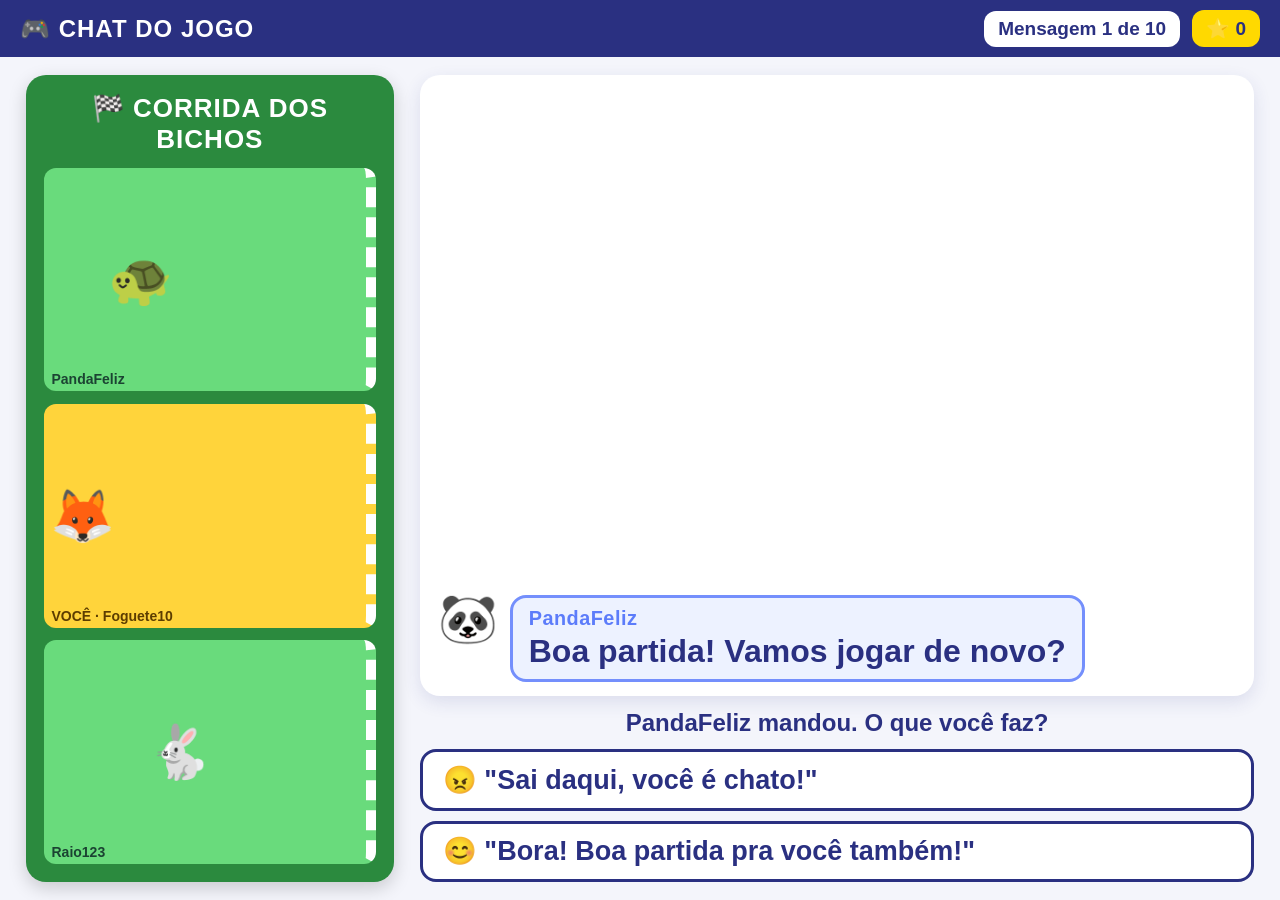
==== CHAT-DO-JOGO.html @ 9fa39a14 "Add files via upload" ====
<!DOCTYPE html><html lang="pt-BR"><head><meta charset="utf-8"><meta name="viewport" content="width=device-width, initial-scale=1">
<title>CHAT DO JOGO</title><style>
*{box-sizing:border-box;margin:0;padding:0}html,body{height:100%;overflow:hidden}
body{font-family:"Trebuchet MS",Verdana,sans-serif;color:#2A3081;background:#F4F5FB;display:flex;flex-direction:column;user-select:none}
header{background:#2A3081;color:#fff;padding:10px 20px;display:flex;align-items:center;gap:12px;flex-shrink:0}
header h1{font-size:24px;letter-spacing:1px}.chip{font-size:19px;font-weight:bold;border-radius:12px;padding:7px 14px;white-space:nowrap}
#cM{background:#fff;color:#2A3081;margin-left:auto}#cE{background:#FFD900;color:#2A3081}
#palco{flex:1;display:flex;gap:2vw;padding:2vh 2vw;min-height:0}
#pista{width:30%;background:#2B8A3E;border-radius:20px;padding:2vh 1.4vw;display:flex;flex-direction:column;gap:1.4vh;color:#fff;box-shadow:0 6px 18px rgba(0,0,0,.18)}
#pista h2{font-size:clamp(18px,3vh,26px);text-align:center;letter-spacing:1px}
.raia{flex:1;background:#69DB7C;border-radius:12px;position:relative;border-right:10px dashed #fff;min-height:0}
.raia .bicho{position:absolute;top:50%;transform:translate(-50%,-50%);font-size:clamp(28px,6vh,52px);transition:left 1s ease}
.raia .nome{position:absolute;left:8px;bottom:4px;font-size:clamp(11px,1.7vh,14px);font-weight:bold;color:#1B4332}
.raia.eu{background:#FFD43B}.raia.eu .nome{color:#5C3D00}
#chat{flex:1;display:flex;flex-direction:column;gap:1.4vh;min-width:0}
#msgs{flex:1;background:#fff;border-radius:20px;padding:1.6vh 1.4vw;display:flex;flex-direction:column;justify-content:flex-end;gap:1.1vh;overflow:hidden;box-shadow:0 6px 18px rgba(42,48,129,.12);min-height:0}
.m{display:flex;gap:12px;align-items:flex-start;opacity:.45}
.m.atual{opacity:1}
.m .av{font-size:clamp(28px,5.5vh,48px);line-height:1;flex-shrink:0}
.m .bal{background:#EDF2FF;border-radius:16px;padding:.9vh 16px;font-size:clamp(17px,3vh,27px);font-weight:bold;line-height:1.25}
.m.atual .bal{font-size:clamp(20px,3.6vh,32px);border:3px solid #748FFC}
.m.sys .bal{background:#FFF3BF;border-color:#FAB005}
.m .nick{display:block;font-size:.62em;color:#5C7CFA;letter-spacing:.5px}
.m.sys .nick{color:#E67700}
.m .feito{display:block;font-size:.6em;color:#2F9E44;margin-top:3px}
#perg{font-size:clamp(17px,2.8vh,24px);font-weight:bold;text-align:center}
#ops{display:flex;flex-direction:column;gap:1.1vh}
.op{font:inherit;font-weight:bold;font-size:clamp(18px,3.1vh,27px);text-align:left;padding:1.3vh 20px;border-radius:16px;border:3px solid #2A3081;background:#fff;color:#2A3081;cursor:pointer;transition:transform .12s}
.op:hover{transform:scale(1.02);background:#EDF2FF}
.op.off,.op.off:hover{opacity:.28;transform:none;cursor:not-allowed;text-decoration:line-through}
#aviso{position:fixed;bottom:22px;left:50%;transform:translateX(-50%);font-size:24px;font-weight:bold;padding:12px 26px;border-radius:14px;display:none;background:#E8590C;color:#fff;z-index:40;box-shadow:0 6px 18px rgba(0,0,0,.25);max-width:90vw;text-align:center}
#festa{position:fixed;inset:0;background:rgba(244,245,251,.97);display:none;flex-direction:column;align-items:center;gap:1.8vh;text-align:center;padding:3vh 20px;overflow-y:auto;z-index:20}
#festa>:first-child{margin-top:auto}#festa>:last-child{margin-bottom:auto}
#festa .tit{font-size:clamp(30px,5.8vh,50px);font-weight:bold}#festa .sub{font-size:clamp(19px,3.3vh,28px);color:#333;max-width:860px;line-height:1.4}
#festa .ganho{font-size:clamp(20px,3.2vh,28px);font-weight:bold;color:#E67700}
#festa .regras{display:flex;flex-direction:column;gap:1vh;text-align:left;max-width:860px}
#festa .regras div{font-size:clamp(18px,3vh,26px);font-weight:bold;background:#fff;border-radius:14px;padding:1vh 20px}
#festa button{font:inherit;font-size:26px;font-weight:bold;padding:1.6vh 34px;border:none;border-radius:14px;background:#2F9E44;color:#fff;cursor:pointer}
.emoG{font-size:clamp(60px,12vh,110px);line-height:1}
</style></head><body>
<header><h1>🎮 CHAT DO JOGO</h1><div class="chip" id="cM">—</div><div class="chip" id="cE">⭐ 0</div></header>
<div id="palco">
 <div id="pista"><h2>🏁 CORRIDA DOS BICHOS</h2>
  <div class="raia"><span class="bicho" style="left:30%">🐢</span><span class="nome">PandaFeliz</span></div>
  <div class="raia eu"><span class="bicho" id="eu" style="left:12%">🦊</span><span class="nome">VOCÊ · Foguete10</span></div>
  <div class="raia"><span class="bicho" style="left:42%">🐇</span><span class="nome">Raio123</span></div>
 </div>
 <div id="chat"><div id="msgs"></div><div id="perg">O que você faz?</div><div id="ops"></div></div>
</div><div id="aviso"></div><div id="festa"></div>
<script>(function(){var $=function(i){return document.getElementById(i)};
var S=[
 {nick:'PandaFeliz',av:'🐼',msg:'Boa partida! Vamos jogar de novo?',o:[['😊 "Bora! Boa partida pra você também!"',1],['😠 "Sai daqui, você é chato!"',0]],t:'Gentileza também vale no jogo!',x:'Do outro lado da tela tem uma pessoa de verdade. Ser gentil no chat é igual a ser gentil no recreio.',f:'você respondeu com gentileza'},
 {nick:'Raio123',av:'⚡',msg:'Qual é o nome da sua escola?',o:[['✋ Não conto. Isso fica guardado.',1],['🏫 Conto o nome da escola.',0]],t:'Isso fica guardado!',x:'Nome da escola, endereço e telefone são dados pessoais. No jogo, a gente não conta para quem não conhece.',f:'você não contou'},
 {nick:'Estrela_10',av:'⭐',msg:'Qual é o seu nome no jogo?',o:[['🦊 Falo o meu apelido do jogo: Foguete10.',1],['📝 Falo o meu nome completo e a minha idade.',0]],t:'Apelido pode!',x:'No jogo a gente usa um apelido. O nome completo e a idade ficam guardados.',f:'você falou só o apelido'},
 {nick:'MOEDAS_GRATIS',av:'💰',msg:'Quer 1000 moedas grátis? Clique neste link!',o:[['🚫 Não clico e chamo um adulto.',1],['👉 Clico rapidinho.',0]],t:'Não clicou. Muito bem!',x:'Prêmio fácil demais é armadilha. Um link estranho pode roubar a sua conta ou estragar o aparelho.',f:'você não clicou'},
 {nick:'Trovao_X',av:'🌩️',msg:'Você joga muito mal, perdedor!',o:[['🛑 Não respondo, bloqueio e conto para um adulto.',1],['😡 Xingo de volta.',0]],t:'Bloquear e contar resolve!',x:'Xingar de volta só deixa a briga maior. Quem bloqueia e conta para um adulto fica no controle.',f:'você bloqueou e contou'},
 {nick:'Jogador_777',av:'🎁',msg:'Me fala a sua senha que eu te dou um item raro.',o:[['🔒 Não falo. Senha é segredo.',1],['🔑 Falo a senha para ganhar o item.',0]],t:'Senha é segredo!',x:'A senha é só sua e da sua família. Quem pede senha quer entrar na sua conta.',f:'você guardou a senha'},
 {nick:'Desconhecido_09',av:'❓',msg:'Manda uma foto sua?',o:[['📵 Não mando e conto para um adulto.',1],['📸 Mando uma foto.',0]],t:'Foto fica guardada!',x:'A nossa foto também é um dado pessoal. Se alguém pedir foto no jogo, conte para um adulto na hora.',f:'você não mandou e contou'},
 {nick:'Desconhecido_09',av:'❓',msg:'Não conta pra ninguém que a gente conversa, tá?',o:[['🗣️ Conto para um adulto de confiança.',1],['🤐 Guardo o segredo.',0]],t:'Segredo assim não se guarda!',x:'Quem pede para esconder uma conversa está fazendo algo errado. Conte para um adulto de confiança.',f:'você contou para um adulto'},
 {sys:1,nick:'AVISO',av:'💬',msg:'No chat, vários jogadores estão xingando um colega da sua turma.',o:[['🤝 Não xingo junto e aviso um adulto.',1],['😂 Xingo junto para fazer parte.',0],['🙈 Finjo que não vi.',0]],t:'Você ajudou o colega!',x:'Quem vê alguém sendo maltratado e avisa um adulto está protegendo. Fingir que não viu deixa o colega sozinho.',f:'você avisou um adulto'},
 {sys:1,nick:'AVISO',av:'⏰',msg:'Você está jogando faz muito tempo. Chamaram para jantar.',o:[['🍽️ Salvo o jogo e vou jantar.',1],['🎮 Só mais uma partida... e mais uma...',0]],t:'Hora de parar!',x:'O jogo espera você voltar. Saber a hora de parar também é jogar com segurança.',f:'você parou na hora certa'}
],i=0,est=0,tent=0;
function emb(a){a=a.slice();for(var k=a.length-1;k>0;k--){var j=Math.floor(Math.random()*(k+1)),t=a[k];a[k]=a[j];a[j]=t;}return a;}
function aviso(t){var a=$('aviso');a.textContent=t;a.style.display='block';clearTimeout(a._t);a._t=setTimeout(function(){a.style.display='none';},1800);}
function festa(html,bt,fn){var f=$('festa');$('aviso').style.display='none';f.innerHTML=html+'<button id="btF">'+bt+'</button>';f.style.display='flex';$('btF').onclick=function(){f.style.display='none';fn();};}
function bolha(s,atual,feito){return '<div class="m'+(s.sys?' sys':'')+(atual?' atual':'')+'"><span class="av">'+s.av+'</span><div class="bal"><span class="nick">'+s.nick+'</span>'+s.msg+(feito?'<span class="feito">✔ '+feito+'</span>':'')+'</div></div>';}
function monta(){tent=0;var s=S[i];$('cM').textContent='Mensagem '+(i+1)+' de '+S.length;
 var h='';for(var k=Math.max(0,i-2);k<i;k++)h+=bolha(S[k],0,S[k].f);h+=bolha(s,1);$('msgs').innerHTML=h;
 $('perg').textContent=s.sys?'O que você faz?':s.nick+' mandou. O que você faz?';
 $('ops').innerHTML='';emb(s.o).forEach(function(o){var b=document.createElement('button');b.className='op';b.textContent=o[0];b._ok=o[1];b.onclick=function(){resp(b);};$('ops').appendChild(b);});
 $('eu').style.left=(12+76*i/S.length)+'%';}
function resp(b){if(b.disabled)return;var s=S[i];
 if(b._ok){var g=tent===0?2:1;est+=g;$('cE').textContent='⭐ '+est;var ult=i===S.length-1;
  festa('<div class="tit">'+s.t+'</div><div class="sub">'+s.x+'</div><div class="ganho">+'+g+' ⭐'+(g===2?' de primeira!':'')+'</div>',ult?'CHEGAR NA LINHA DE CHEGADA 🏁':'PRÓXIMA MENSAGEM →',function(){if(ult)fim();else{i++;monta();}});}
 else{tent++;b.disabled=true;b.classList.add('off');aviso('Pense de novo: isso deixa você seguro?');}}
function fim(){$('eu').style.left='88%';
 festa('<div class="emoG">🛡️</div><div class="tit">Jogador seguro!</div><div class="sub">Você chegou na linha de chegada com <b>'+est+'</b> estrelas de '+(S.length*2)+'.</div><div class="regras"><div>🔒 Meus dados são segredo: nome completo, escola, senha e foto.</div><div>🙋 Estranho pediu alguma coisa? Chamo um adulto.</div><div>😊 Gentileza também no chat.</div></div>','JOGAR DE NOVO',function(){i=0;est=0;$('cE').textContent='⭐ 0';monta();});}
window.__t={S:S,get i(){return i},get est(){return est}};monta();})();</script></body></html>
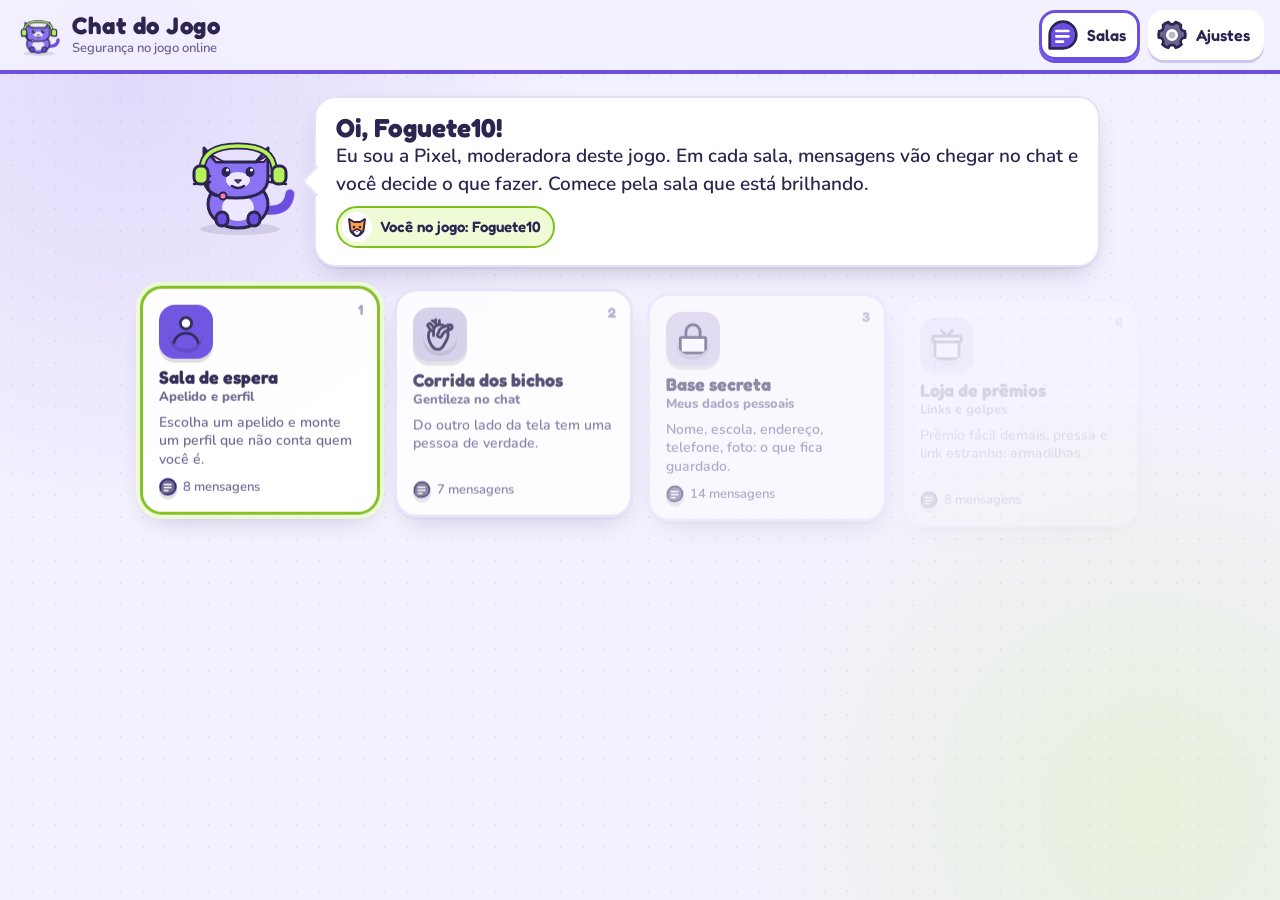
==== commit d8e47581: "Reconstrói o Chat do Jogo: lobby de jogo com a moderadora Pixel e 10 salas - Novo visual de lobby de" ====
--- a/CHAT-DO-JOGO.html
+++ b/CHAT-DO-JOGO.html
@@ -1,78 +1,3 @@
-<!DOCTYPE html><html lang="pt-BR"><head><meta charset="utf-8"><meta name="viewport" content="width=device-width, initial-scale=1">
-<title>CHAT DO JOGO</title><style>
-*{box-sizing:border-box;margin:0;padding:0}html,body{height:100%;overflow:hidden}
-body{font-family:"Trebuchet MS",Verdana,sans-serif;color:#2A3081;background:#F4F5FB;display:flex;flex-direction:column;user-select:none}
-header{background:#2A3081;color:#fff;padding:10px 20px;display:flex;align-items:center;gap:12px;flex-shrink:0}
-header h1{font-size:24px;letter-spacing:1px}.chip{font-size:19px;font-weight:bold;border-radius:12px;padding:7px 14px;white-space:nowrap}
-#cM{background:#fff;color:#2A3081;margin-left:auto}#cE{background:#FFD900;color:#2A3081}
-#palco{flex:1;display:flex;gap:2vw;padding:2vh 2vw;min-height:0}
-#pista{width:30%;background:#2B8A3E;border-radius:20px;padding:2vh 1.4vw;display:flex;flex-direction:column;gap:1.4vh;color:#fff;box-shadow:0 6px 18px rgba(0,0,0,.18)}
-#pista h2{font-size:clamp(18px,3vh,26px);text-align:center;letter-spacing:1px}
-.raia{flex:1;background:#69DB7C;border-radius:12px;position:relative;border-right:10px dashed #fff;min-height:0}
-.raia .bicho{position:absolute;top:50%;transform:translate(-50%,-50%);font-size:clamp(28px,6vh,52px);transition:left 1s ease}
-.raia .nome{position:absolute;left:8px;bottom:4px;font-size:clamp(11px,1.7vh,14px);font-weight:bold;color:#1B4332}
-.raia.eu{background:#FFD43B}.raia.eu .nome{color:#5C3D00}
-#chat{flex:1;display:flex;flex-direction:column;gap:1.4vh;min-width:0}
-#msgs{flex:1;background:#fff;border-radius:20px;padding:1.6vh 1.4vw;display:flex;flex-direction:column;justify-content:flex-end;gap:1.1vh;overflow:hidden;box-shadow:0 6px 18px rgba(42,48,129,.12);min-height:0}
-.m{display:flex;gap:12px;align-items:flex-start;opacity:.45}
-.m.atual{opacity:1}
-.m .av{font-size:clamp(28px,5.5vh,48px);line-height:1;flex-shrink:0}
-.m .bal{background:#EDF2FF;border-radius:16px;padding:.9vh 16px;font-size:clamp(17px,3vh,27px);font-weight:bold;line-height:1.25}
-.m.atual .bal{font-size:clamp(20px,3.6vh,32px);border:3px solid #748FFC}
-.m.sys .bal{background:#FFF3BF;border-color:#FAB005}
-.m .nick{display:block;font-size:.62em;color:#5C7CFA;letter-spacing:.5px}
-.m.sys .nick{color:#E67700}
-.m .feito{display:block;font-size:.6em;color:#2F9E44;margin-top:3px}
-#perg{font-size:clamp(17px,2.8vh,24px);font-weight:bold;text-align:center}
-#ops{display:flex;flex-direction:column;gap:1.1vh}
-.op{font:inherit;font-weight:bold;font-size:clamp(18px,3.1vh,27px);text-align:left;padding:1.3vh 20px;border-radius:16px;border:3px solid #2A3081;background:#fff;color:#2A3081;cursor:pointer;transition:transform .12s}
-.op:hover{transform:scale(1.02);background:#EDF2FF}
-.op.off,.op.off:hover{opacity:.28;transform:none;cursor:not-allowed;text-decoration:line-through}
-#aviso{position:fixed;bottom:22px;left:50%;transform:translateX(-50%);font-size:24px;font-weight:bold;padding:12px 26px;border-radius:14px;display:none;background:#E8590C;color:#fff;z-index:40;box-shadow:0 6px 18px rgba(0,0,0,.25);max-width:90vw;text-align:center}
-#festa{position:fixed;inset:0;background:rgba(244,245,251,.97);display:none;flex-direction:column;align-items:center;gap:1.8vh;text-align:center;padding:3vh 20px;overflow-y:auto;z-index:20}
-#festa>:first-child{margin-top:auto}#festa>:last-child{margin-bottom:auto}
-#festa .tit{font-size:clamp(30px,5.8vh,50px);font-weight:bold}#festa .sub{font-size:clamp(19px,3.3vh,28px);color:#333;max-width:860px;line-height:1.4}
-#festa .ganho{font-size:clamp(20px,3.2vh,28px);font-weight:bold;color:#E67700}
-#festa .regras{display:flex;flex-direction:column;gap:1vh;text-align:left;max-width:860px}
-#festa .regras div{font-size:clamp(18px,3vh,26px);font-weight:bold;background:#fff;border-radius:14px;padding:1vh 20px}
-#festa button{font:inherit;font-size:26px;font-weight:bold;padding:1.6vh 34px;border:none;border-radius:14px;background:#2F9E44;color:#fff;cursor:pointer}
-.emoG{font-size:clamp(60px,12vh,110px);line-height:1}
-</style></head><body>
-<header><h1>🎮 CHAT DO JOGO</h1><div class="chip" id="cM">—</div><div class="chip" id="cE">⭐ 0</div></header>
-<div id="palco">
- <div id="pista"><h2>🏁 CORRIDA DOS BICHOS</h2>
-  <div class="raia"><span class="bicho" style="left:30%">🐢</span><span class="nome">PandaFeliz</span></div>
-  <div class="raia eu"><span class="bicho" id="eu" style="left:12%">🦊</span><span class="nome">VOCÊ · Foguete10</span></div>
-  <div class="raia"><span class="bicho" style="left:42%">🐇</span><span class="nome">Raio123</span></div>
- </div>
- <div id="chat"><div id="msgs"></div><div id="perg">O que você faz?</div><div id="ops"></div></div>
-</div><div id="aviso"></div><div id="festa"></div>
-<script>(function(){var $=function(i){return document.getElementById(i)};
-var S=[
- {nick:'PandaFeliz',av:'🐼',msg:'Boa partida! Vamos jogar de novo?',o:[['😊 "Bora! Boa partida pra você também!"',1],['😠 "Sai daqui, você é chato!"',0]],t:'Gentileza também vale no jogo!',x:'Do outro lado da tela tem uma pessoa de verdade. Ser gentil no chat é igual a ser gentil no recreio.',f:'você respondeu com gentileza'},
- {nick:'Raio123',av:'⚡',msg:'Qual é o nome da sua escola?',o:[['✋ Não conto. Isso fica guardado.',1],['🏫 Conto o nome da escola.',0]],t:'Isso fica guardado!',x:'Nome da escola, endereço e telefone são dados pessoais. No jogo, a gente não conta para quem não conhece.',f:'você não contou'},
- {nick:'Estrela_10',av:'⭐',msg:'Qual é o seu nome no jogo?',o:[['🦊 Falo o meu apelido do jogo: Foguete10.',1],['📝 Falo o meu nome completo e a minha idade.',0]],t:'Apelido pode!',x:'No jogo a gente usa um apelido. O nome completo e a idade ficam guardados.',f:'você falou só o apelido'},
- {nick:'MOEDAS_GRATIS',av:'💰',msg:'Quer 1000 moedas grátis? Clique neste link!',o:[['🚫 Não clico e chamo um adulto.',1],['👉 Clico rapidinho.',0]],t:'Não clicou. Muito bem!',x:'Prêmio fácil demais é armadilha. Um link estranho pode roubar a sua conta ou estragar o aparelho.',f:'você não clicou'},
- {nick:'Trovao_X',av:'🌩️',msg:'Você joga muito mal, perdedor!',o:[['🛑 Não respondo, bloqueio e conto para um adulto.',1],['😡 Xingo de volta.',0]],t:'Bloquear e contar resolve!',x:'Xingar de volta só deixa a briga maior. Quem bloqueia e conta para um adulto fica no controle.',f:'você bloqueou e contou'},
- {nick:'Jogador_777',av:'🎁',msg:'Me fala a sua senha que eu te dou um item raro.',o:[['🔒 Não falo. Senha é segredo.',1],['🔑 Falo a senha para ganhar o item.',0]],t:'Senha é segredo!',x:'A senha é só sua e da sua família. Quem pede senha quer entrar na sua conta.',f:'você guardou a senha'},
- {nick:'Desconhecido_09',av:'❓',msg:'Manda uma foto sua?',o:[['📵 Não mando e conto para um adulto.',1],['📸 Mando uma foto.',0]],t:'Foto fica guardada!',x:'A nossa foto também é um dado pessoal. Se alguém pedir foto no jogo, conte para um adulto na hora.',f:'você não mandou e contou'},
- {nick:'Desconhecido_09',av:'❓',msg:'Não conta pra ninguém que a gente conversa, tá?',o:[['🗣️ Conto para um adulto de confiança.',1],['🤐 Guardo o segredo.',0]],t:'Segredo assim não se guarda!',x:'Quem pede para esconder uma conversa está fazendo algo errado. Conte para um adulto de confiança.',f:'você contou para um adulto'},
- {sys:1,nick:'AVISO',av:'💬',msg:'No chat, vários jogadores estão xingando um colega da sua turma.',o:[['🤝 Não xingo junto e aviso um adulto.',1],['😂 Xingo junto para fazer parte.',0],['🙈 Finjo que não vi.',0]],t:'Você ajudou o colega!',x:'Quem vê alguém sendo maltratado e avisa um adulto está protegendo. Fingir que não viu deixa o colega sozinho.',f:'você avisou um adulto'},
- {sys:1,nick:'AVISO',av:'⏰',msg:'Você está jogando faz muito tempo. Chamaram para jantar.',o:[['🍽️ Salvo o jogo e vou jantar.',1],['🎮 Só mais uma partida... e mais uma...',0]],t:'Hora de parar!',x:'O jogo espera você voltar. Saber a hora de parar também é jogar com segurança.',f:'você parou na hora certa'}
-],i=0,est=0,tent=0;
-function emb(a){a=a.slice();for(var k=a.length-1;k>0;k--){var j=Math.floor(Math.random()*(k+1)),t=a[k];a[k]=a[j];a[j]=t;}return a;}
-function aviso(t){var a=$('aviso');a.textContent=t;a.style.display='block';clearTimeout(a._t);a._t=setTimeout(function(){a.style.display='none';},1800);}
-function festa(html,bt,fn){var f=$('festa');$('aviso').style.display='none';f.innerHTML=html+'<button id="btF">'+bt+'</button>';f.style.display='flex';$('btF').onclick=function(){f.style.display='none';fn();};}
-function bolha(s,atual,feito){return '<div class="m'+(s.sys?' sys':'')+(atual?' atual':'')+'"><span class="av">'+s.av+'</span><div class="bal"><span class="nick">'+s.nick+'</span>'+s.msg+(feito?'<span class="feito">✔ '+feito+'</span>':'')+'</div></div>';}
-function monta(){tent=0;var s=S[i];$('cM').textContent='Mensagem '+(i+1)+' de '+S.length;
- var h='';for(var k=Math.max(0,i-2);k<i;k++)h+=bolha(S[k],0,S[k].f);h+=bolha(s,1);$('msgs').innerHTML=h;
- $('perg').textContent=s.sys?'O que você faz?':s.nick+' mandou. O que você faz?';
- $('ops').innerHTML='';emb(s.o).forEach(function(o){var b=document.createElement('button');b.className='op';b.textContent=o[0];b._ok=o[1];b.onclick=function(){resp(b);};$('ops').appendChild(b);});
- $('eu').style.left=(12+76*i/S.length)+'%';}
-function resp(b){if(b.disabled)return;var s=S[i];
- if(b._ok){var g=tent===0?2:1;est+=g;$('cE').textContent='⭐ '+est;var ult=i===S.length-1;
-  festa('<div class="tit">'+s.t+'</div><div class="sub">'+s.x+'</div><div class="ganho">+'+g+' ⭐'+(g===2?' de primeira!':'')+'</div>',ult?'CHEGAR NA LINHA DE CHEGADA 🏁':'PRÓXIMA MENSAGEM →',function(){if(ult)fim();else{i++;monta();}});}
- else{tent++;b.disabled=true;b.classList.add('off');aviso('Pense de novo: isso deixa você seguro?');}}
-function fim(){$('eu').style.left='88%';
- festa('<div class="emoG">🛡️</div><div class="tit">Jogador seguro!</div><div class="sub">Você chegou na linha de chegada com <b>'+est+'</b> estrelas de '+(S.length*2)+'.</div><div class="regras"><div>🔒 Meus dados são segredo: nome completo, escola, senha e foto.</div><div>🙋 Estranho pediu alguma coisa? Chamo um adulto.</div><div>😊 Gentileza também no chat.</div></div>','JOGAR DE NOVO',function(){i=0;est=0;$('cE').textContent='⭐ 0';monta();});}
-window.__t={S:S,get i(){return i},get est(){return est}};monta();})();</script></body></html>
+<!DOCTYPE html>
+<html lang="pt-BR"><head><meta charset="utf-8"><meta http-equiv="refresh" content="0; url=./"><link rel="canonical" href="https://chat-do-jogo.cliick.dev/"><title>CHAT-DO-JOGO</title></head>
+<body><p>O jogo mudou de endereço: <a href="./">chat-do-jogo.cliick.dev</a></p></body></html>
